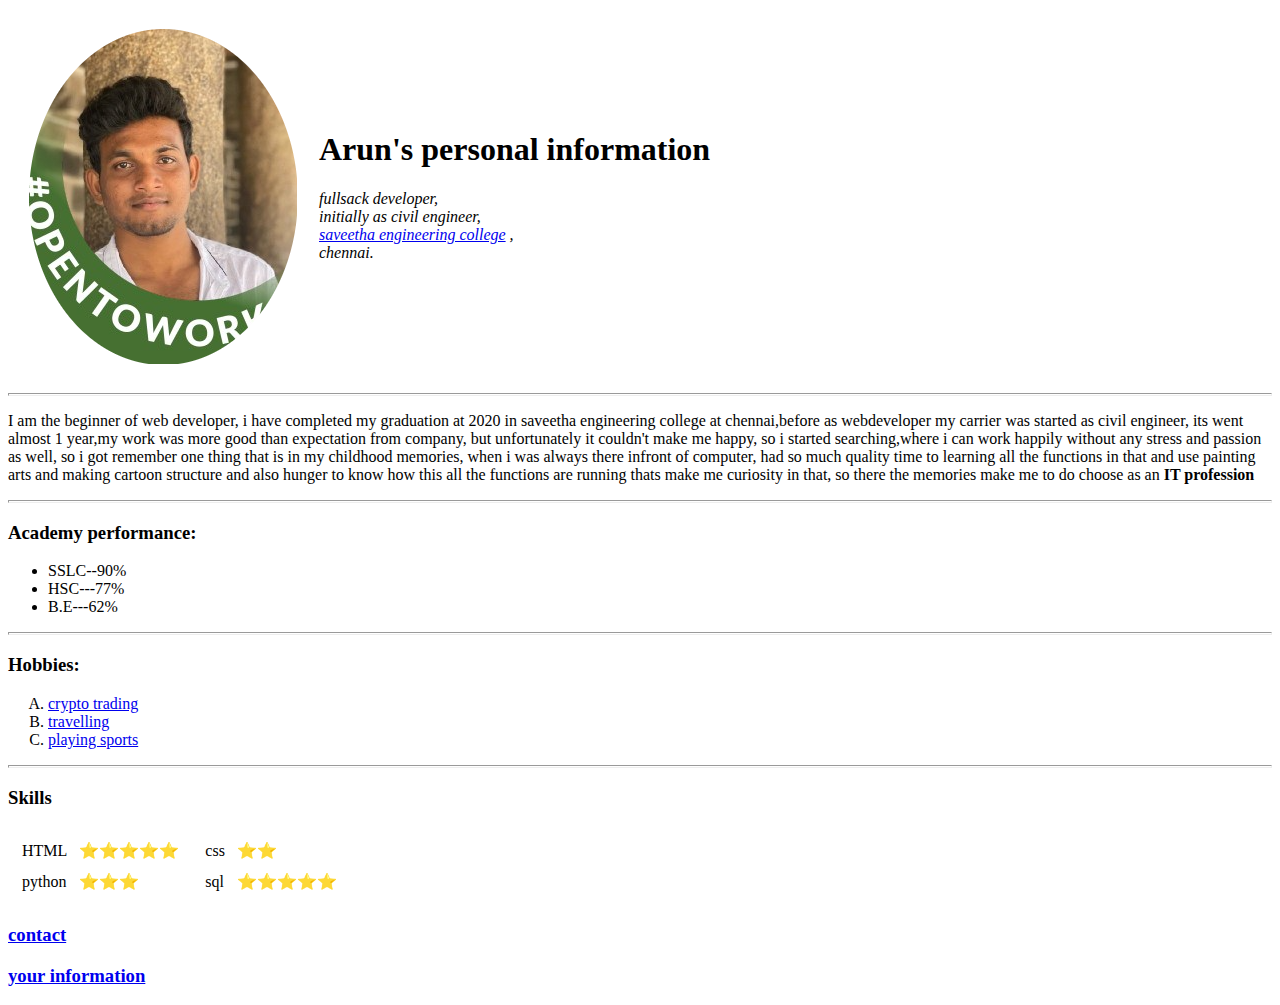
==== index.html @ a5918d6c "Update index.html" ====
<html lang="en">
    <head><meta charset="UTF-8">
        <title>ARUN's page</title>  
    </head>
  <link rel="stylesheet" href="C:\Users\WELCOME\Desktop\web development\css\style.css">
    
<body>
    <table cellspacing="20">
        <tr>
            <td> <img src="Arun.png" alt="error"> </td>
            <td>
                <h1> Arun's personal information</h1>
                <p> <em>fullsack developer,</em><br>
                    <i>initially as civil engineer,<br>
                        <a href="https://www.saveetha.ac.in/">saveetha engineering college</a> ,<br>
                        chennai.
                    </i> </p></td>
        </tr>
    </table>
    <hr size="3">
    <p >                  I am the beginner of web developer, i have completed my graduation at 2020 in saveetha engineering college at chennai,before as webdeveloper my carrier was started as civil engineer, its went almost 1 year,my work was more good than expectation from company, but unfortunately it couldn't make me happy, so i started searching,where i can work happily without any stress and passion as well, so i got remember one thing that is in my childhood memories, when i was always there infront of computer, had so much quality time to learning all the functions in that and use painting arts and making cartoon structure and also hunger to know how this all the functions are running thats make me curiosity in that, so there the memories make me to do choose as an <strong>  IT profession</strong> </strong></body>
</html>
<hr size="3">
<h3>Academy performance:</h3>
<ul>
    <li>SSLC--90%</li>
    <li>HSC---77%</li>
    <li>B.E---62%</li>
</ul>
<hr size="3">

<h3>Hobbies:</h3>
<ol type="A">
    <li><a href="https://www.binance.com/en-IN">crypto trading</a></li>
    <li><a href="https://rukminim1.flixcart.com/image/416/416/jf8khow0/poster/d/y/n/small-wanderlust-poster-travel-inspirational-quote-in-life-it-is-original-imaf3r9bf8gzfn9v.jpeg?q=70">travelling</a> </li>
    <li><a href="https://i0.wp.com/cricketaddictor.com/wp-content/uploads/2022/08/Virat-Kohli-00.jpg?resize=1024%2C577&ssl=1">playing sports</a> </li>
</ol>
<hr size="3">


<h3>Skills</h3>
<table>
    <tr>
        <td>
            <table cellspacing="10">
              <tr >
                <td>HTML</td>
                <td>⭐⭐⭐⭐⭐ </td>
              </tr>
              <tr>
                <td>python</td>
                <td>⭐⭐⭐</td>
              </tr>
            </table> 
        </td>
        <td>
            <table cellspacing="10">
              <tr >
                <td>css</td>
                <td>⭐⭐ </td>
              </tr>
              <tr>
                <td>sql</td>
                <td>⭐⭐⭐⭐⭐</td>
              </tr>
            </table> 
        </td>
    </tr>
</table>

<h3><a href="C:\Users\WELCOME\Desktop\web development\html-Arun webpage\contact.html">contact</a> </h3>
<h3> <a href="C:\Users\WELCOME\Desktop\web development\html-Arun webpage\form input.html">your information</a></h3>
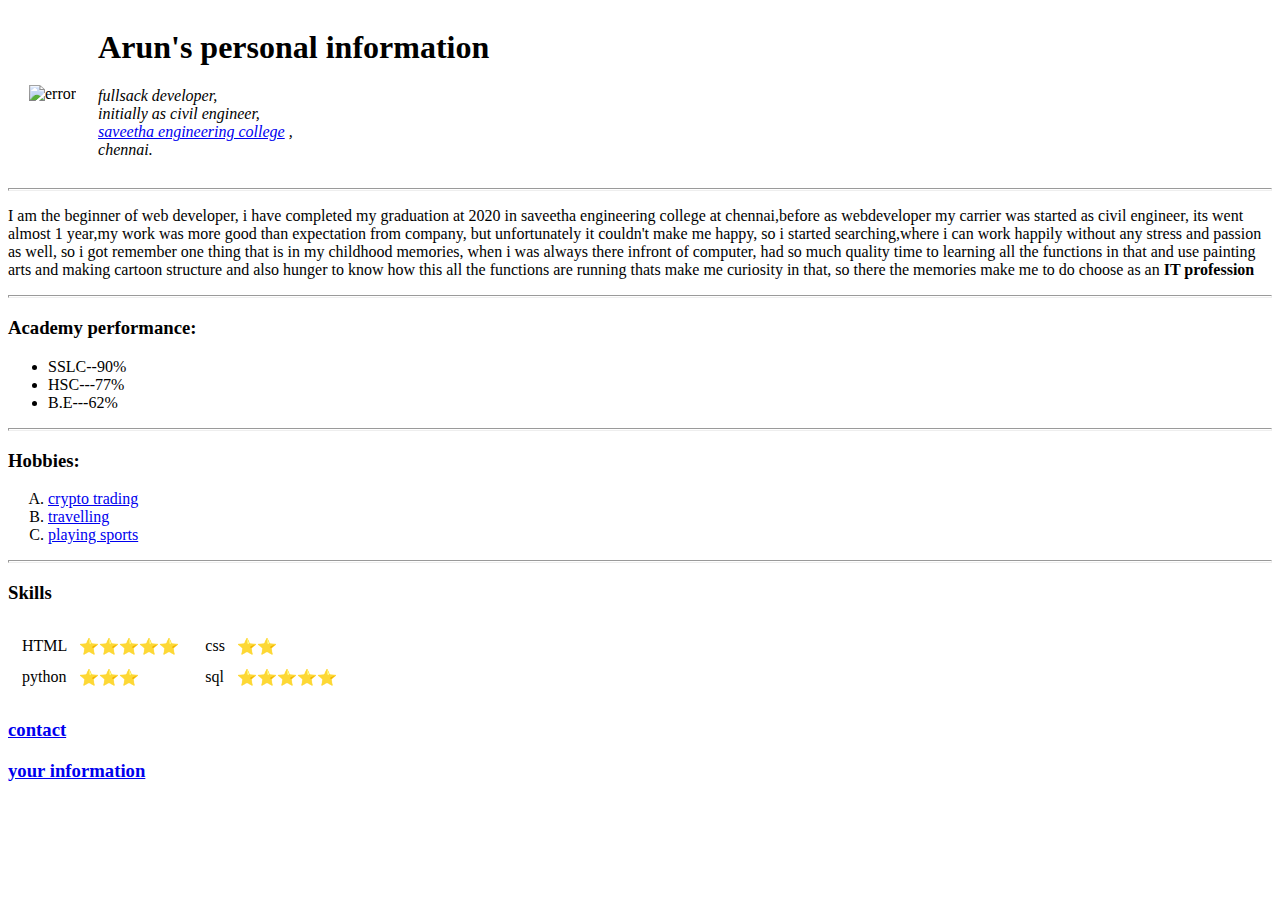
==== commit 93ae77fa: "Add files via upload" ====
--- a/index.html
+++ b/index.html
@@ -8,7 +8,7 @@
 <body>
     <table cellspacing="20">
         <tr>
-            <td> <img src="Arun.png" alt="error"> </td>
+            <td> <img src="C:\Users\WELCOME\Desktop\web development\image\Arun.png" alt="error"> </td>
             <td>
                 <h1> Arun's personal information</h1>
                 <p> <em>fullsack developer,</em><br>
@@ -70,4 +70,4 @@
 </table>
 
 <h3><a href="C:\Users\WELCOME\Desktop\web development\html-Arun webpage\contact.html">contact</a> </h3>
-<h3> <a href="C:\Users\WELCOME\Desktop\web development\html-Arun webpage\form input.html">your information</a></h3>
+<h3> <a href="C:\Users\WELCOME\Desktop\web development\html-Arun webpage\form input.html">your information</a></h3>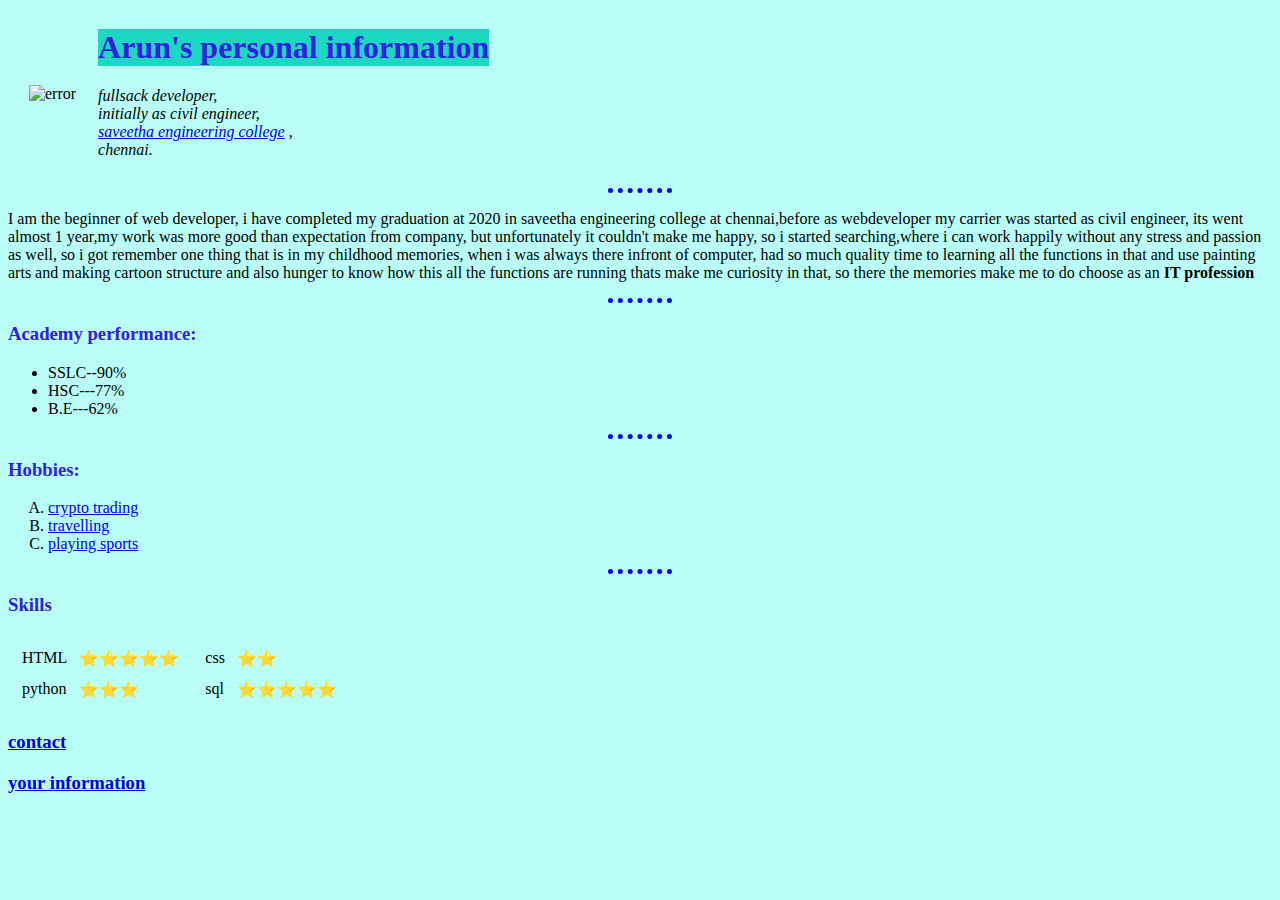
==== commit 3ab68577: "Update index.html" ====
--- a/index.html
+++ b/index.html
@@ -3,7 +3,7 @@
     <head><meta charset="UTF-8">
         <title>ARUN's page</title>  
     </head>
-  <link rel="stylesheet" href="C:\Users\WELCOME\Desktop\web development\css\style.css">
+  <link rel="stylesheet" href="style.css">
     
 <body>
     <table cellspacing="20">
@@ -70,4 +70,4 @@
 </table>
 
 <h3><a href="C:\Users\WELCOME\Desktop\web development\html-Arun webpage\contact.html">contact</a> </h3>
-<h3> <a href="C:\Users\WELCOME\Desktop\web development\html-Arun webpage\form input.html">your information</a></h3>+<h3> <a href="C:\Users\WELCOME\Desktop\web development\html-Arun webpage\form input.html">your information</a></h3>
--- a/style.css
+++ b/style.css
@@ -0,0 +1,13 @@
+body{background-color:#B9FFF8}
+            hr{
+               
+               border-style:none;
+               border-top-style:dotted;
+               border-width:5px;
+               border-color: blue;
+               width:5%;
+             }
+
+h1{color:#3120E0;}
+h1{background-color: rgb(28, 216, 194);}
+h3{color:#3120E0;}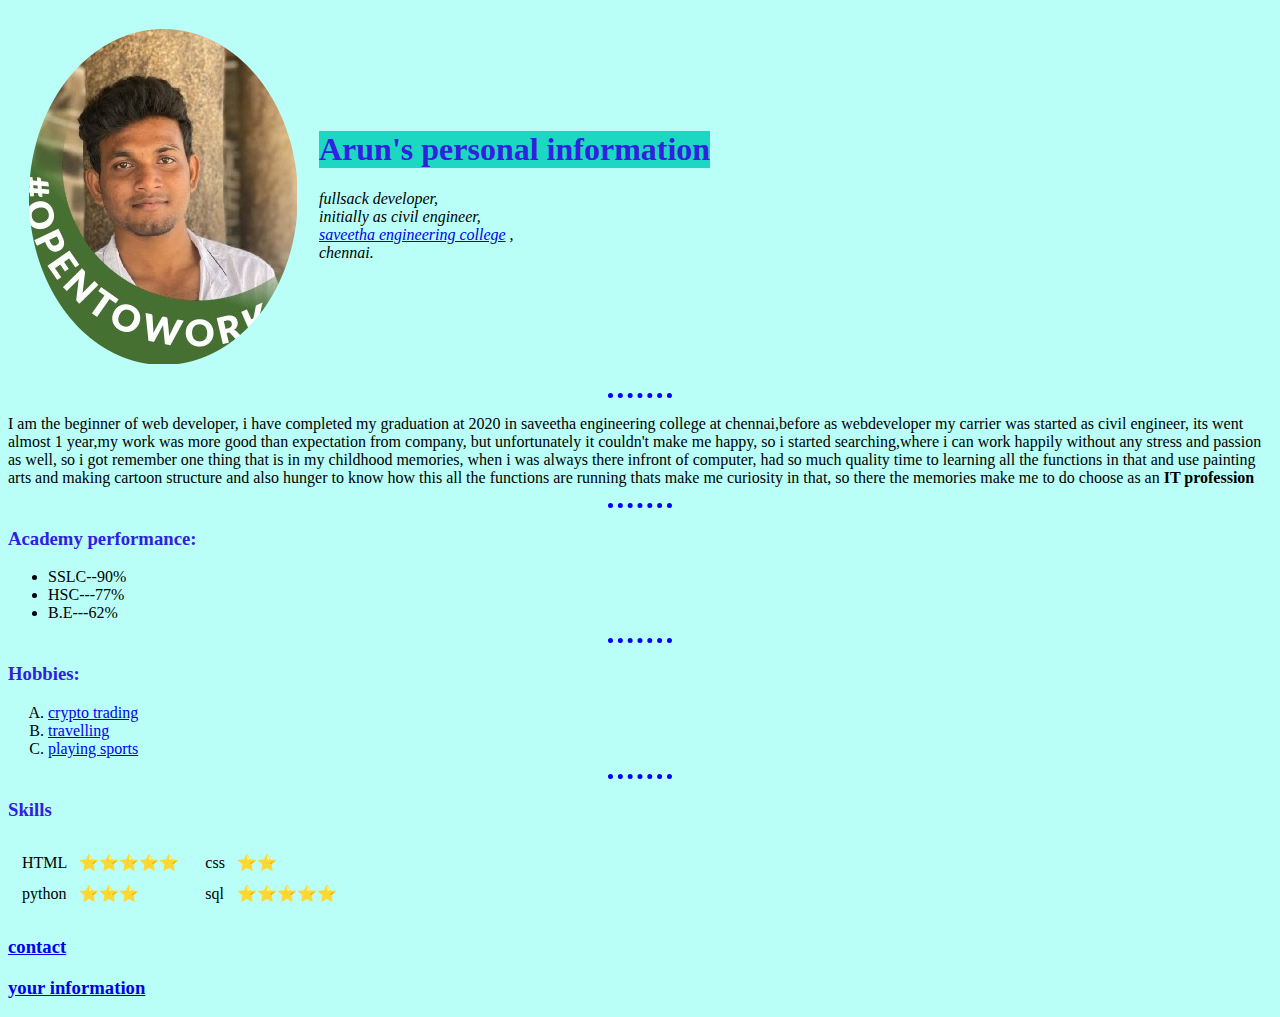
==== commit 447ec354: "Update index.html" ====
--- a/index.html
+++ b/index.html
@@ -8,7 +8,7 @@
 <body>
     <table cellspacing="20">
         <tr>
-            <td> <img src="C:\Users\WELCOME\Desktop\web development\image\Arun.png" alt="error"> </td>
+            <td> <img src="Arun.png" alt="error"> </td>
             <td>
                 <h1> Arun's personal information</h1>
                 <p> <em>fullsack developer,</em><br>
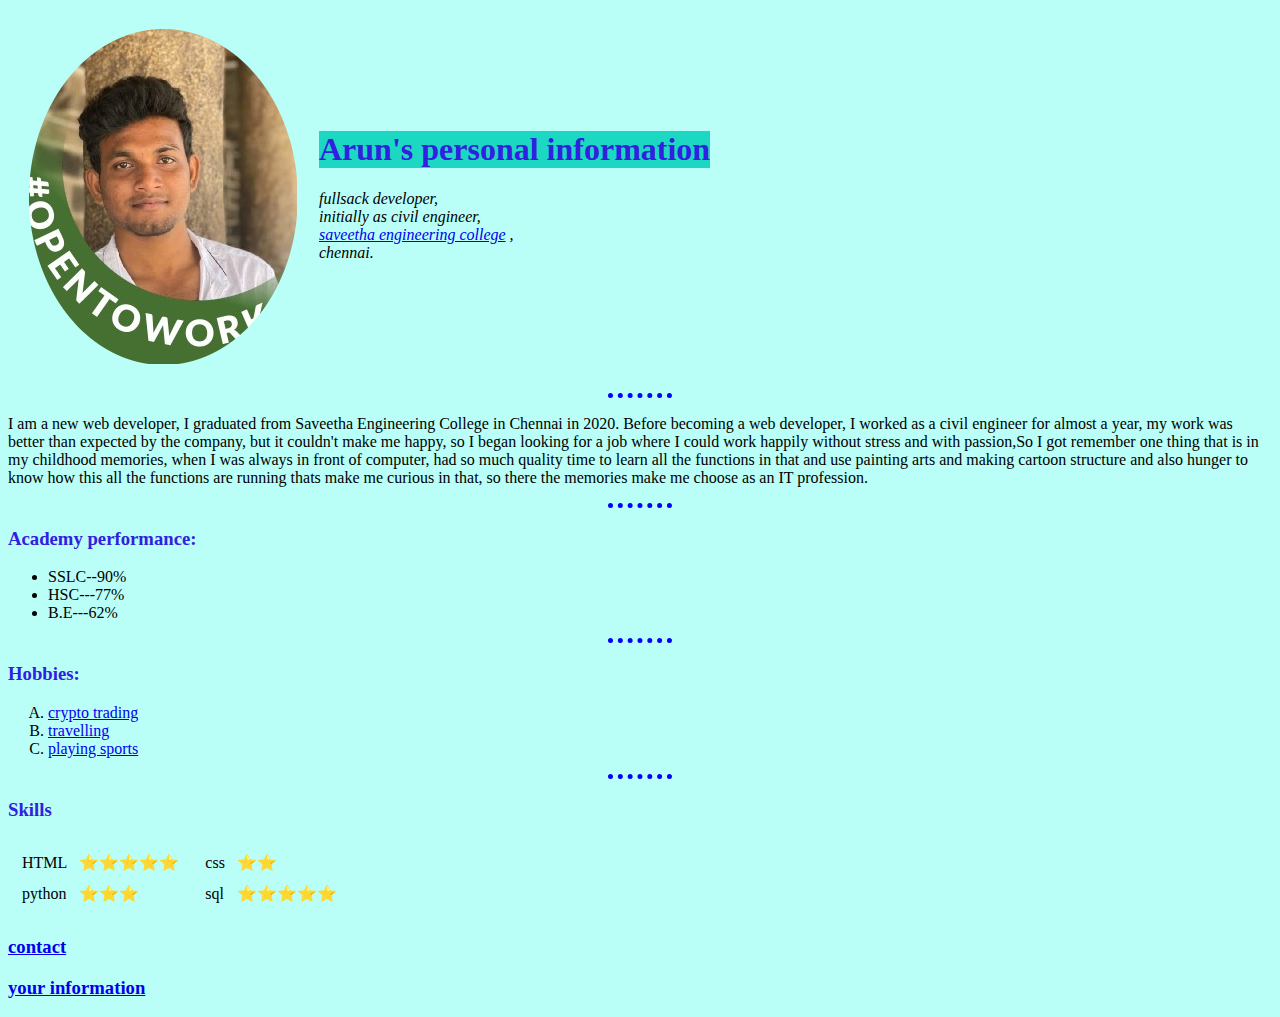
==== commit 48228169: "Update index.html" ====
--- a/index.html
+++ b/index.html
@@ -19,7 +19,7 @@
         </tr>
     </table>
     <hr size="3">
-    <p >                  I am the beginner of web developer, i have completed my graduation at 2020 in saveetha engineering college at chennai,before as webdeveloper my carrier was started as civil engineer, its went almost 1 year,my work was more good than expectation from company, but unfortunately it couldn't make me happy, so i started searching,where i can work happily without any stress and passion as well, so i got remember one thing that is in my childhood memories, when i was always there infront of computer, had so much quality time to learning all the functions in that and use painting arts and making cartoon structure and also hunger to know how this all the functions are running thats make me curiosity in that, so there the memories make me to do choose as an <strong>  IT profession</strong> </strong></body>
+    <p >                  I am a new web developer, I graduated from Saveetha Engineering College in Chennai in 2020. Before becoming a web developer, I worked as a civil engineer for almost a year, my work was better than expected by the company, but it couldn't make me happy, so I began looking for a job where I could work happily without stress and with passion,So I got remember one thing that is in my childhood memories, when I was always in front of computer, had so much quality time to learn all the functions in that and use painting arts and making cartoon structure and also hunger to know how this all the functions are running thats make me curious in that, so there the memories make me choose as an IT profession.</body>
 </html>
 <hr size="3">
 <h3>Academy performance:</h3>
@@ -69,5 +69,5 @@
     </tr>
 </table>
 
-<h3><a href="C:\Users\WELCOME\Desktop\web development\html-Arun webpage\contact.html">contact</a> </h3>
-<h3> <a href="C:\Users\WELCOME\Desktop\web development\html-Arun webpage\form input.html">your information</a></h3>
+<h3><a href="contact.html">contact</a> </h3>
+<h3> <a href="form input.html">your information</a></h3>
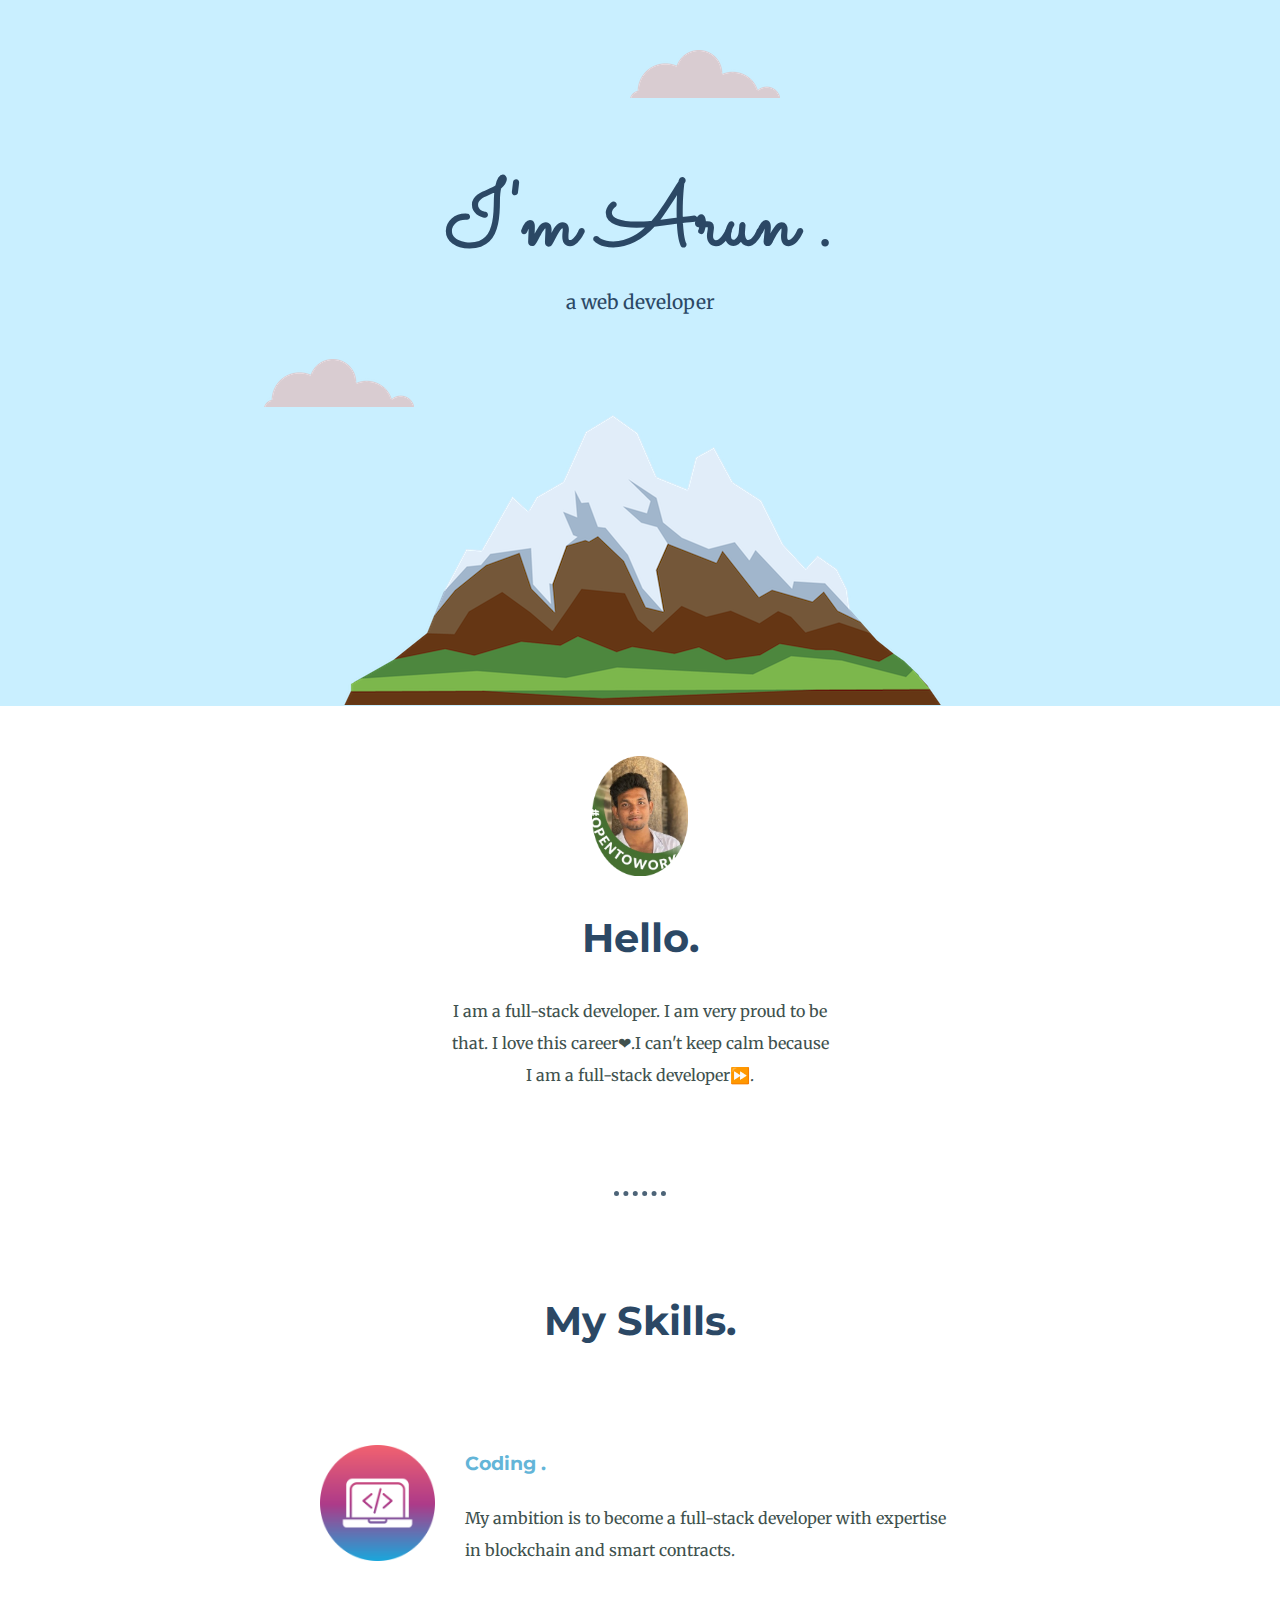
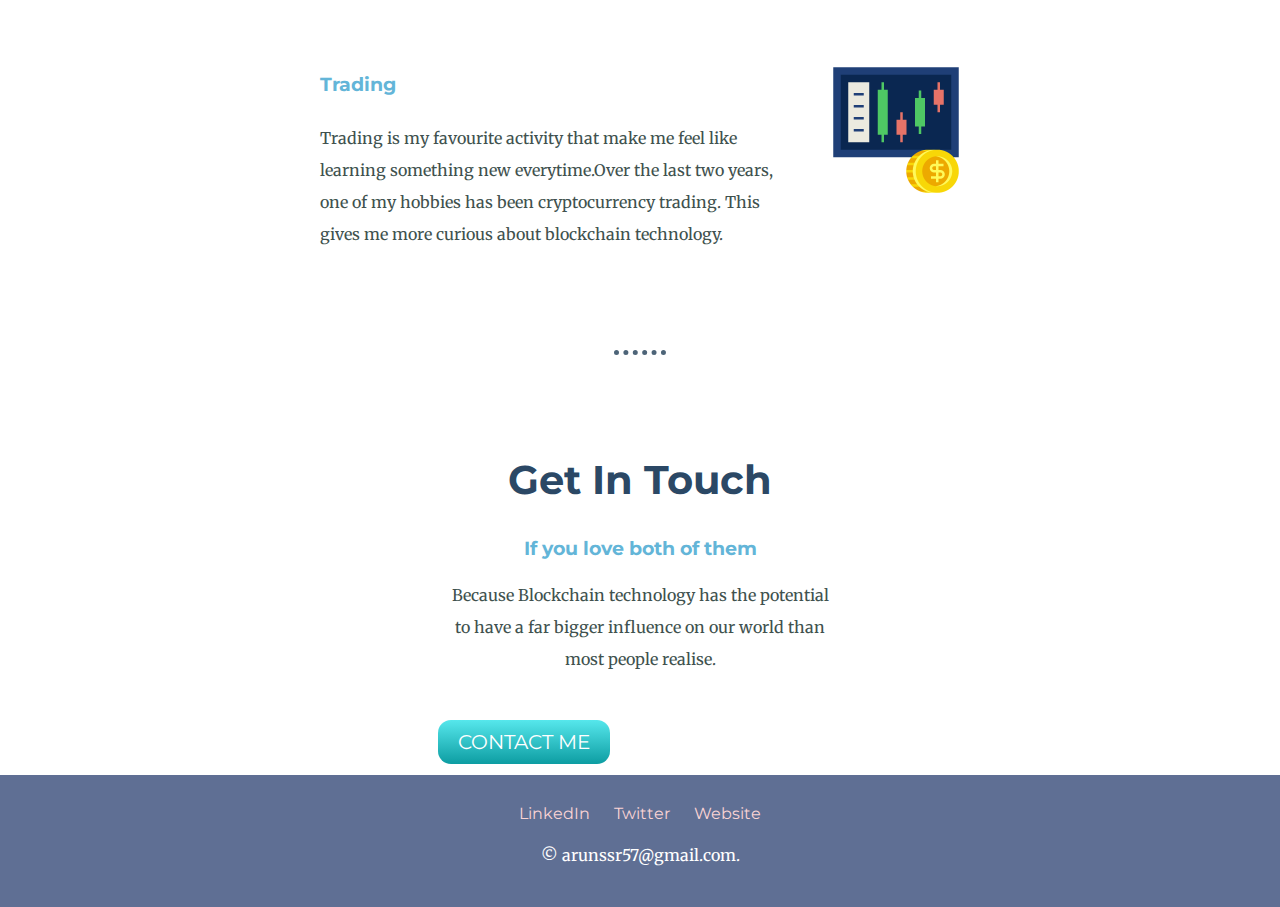
==== commit 5baabdfe: "Add files via upload" ====
--- a/index.html
+++ b/index.html
@@ -1,73 +1,68 @@
+<!DOCTYPE html>
+<html lang="en">
+<head>
+    <meta charset="UTF-8">
+    <title>Arun s</title>
+    <link rel="stylesheet" href="css\styles.css">
+    <link rel="preconnect" href="https://fonts.googleapis.com">
+    <link rel="preconnect" href="https://fonts.gstatic.com" crossorigin>
+    <link href="https://fonts.googleapis.com/css2?family=Merriweather:ital@1&family=Montserrat&family=Sacramento&display=swap" rel="stylesheet">
+<body>
 
-<html lang="en">
-    <head><meta charset="UTF-8">
-        <title>ARUN's page</title>  
-    </head>
-  <link rel="stylesheet" href="style.css">
-    
-<body>
-    <table cellspacing="20">
-        <tr>
-            <td> <img src="Arun.png" alt="error"> </td>
-            <td>
-                <h1> Arun's personal information</h1>
-                <p> <em>fullsack developer,</em><br>
-                    <i>initially as civil engineer,<br>
-                        <a href="https://www.saveetha.ac.in/">saveetha engineering college</a> ,<br>
-                        chennai.
-                    </i> </p></td>
-        </tr>
-    </table>
-    <hr size="3">
-    <p >                  I am a new web developer, I graduated from Saveetha Engineering College in Chennai in 2020. Before becoming a web developer, I worked as a civil engineer for almost a year, my work was better than expected by the company, but it couldn't make me happy, so I began looking for a job where I could work happily without stress and with passion,So I got remember one thing that is in my childhood memories, when I was always in front of computer, had so much quality time to learn all the functions in that and use painting arts and making cartoon structure and also hunger to know how this all the functions are running thats make me curious in that, so there the memories make me choose as an IT profession.</body>
-</html>
-<hr size="3">
-<h3>Academy performance:</h3>
-<ul>
-    <li>SSLC--90%</li>
-    <li>HSC---77%</li>
-    <li>B.E---62%</li>
-</ul>
-<hr size="3">
+        <div class="container-top">
+            <img class="cloud_top" src="image\cloud.png" alt="cloud" >
 
-<h3>Hobbies:</h3>
-<ol type="A">
-    <li><a href="https://www.binance.com/en-IN">crypto trading</a></li>
-    <li><a href="https://rukminim1.flixcart.com/image/416/416/jf8khow0/poster/d/y/n/small-wanderlust-poster-travel-inspirational-quote-in-life-it-is-original-imaf3r9bf8gzfn9v.jpeg?q=70">travelling</a> </li>
-    <li><a href="https://i0.wp.com/cricketaddictor.com/wp-content/uploads/2022/08/Virat-Kohli-00.jpg?resize=1024%2C577&ssl=1">playing sports</a> </li>
-</ol>
-<hr size="3">
+            <h1>I'm Arun .</h1>
+            <p class="role" style="font-size: larger;">a web developer</p>
+ 
+            <img class="bottom_cloud" src="image\cloud.png" alt="cloud" >
+            <img class="mount" src="image\mountain.png" alt="mountain img">
+        </div>    
 
+     
+        <div class="middle-container">
 
-<h3>Skills</h3>
-<table>
-    <tr>
-        <td>
-            <table cellspacing="10">
-              <tr >
-                <td>HTML</td>
-                <td>⭐⭐⭐⭐⭐ </td>
-              </tr>
-              <tr>
-                <td>python</td>
-                <td>⭐⭐⭐</td>
-              </tr>
-            </table> 
-        </td>
-        <td>
-            <table cellspacing="10">
-              <tr >
-                <td>css</td>
-                <td>⭐⭐ </td>
-              </tr>
-              <tr>
-                <td>sql</td>
-                <td>⭐⭐⭐⭐⭐</td>
-              </tr>
-            </table> 
-        </td>
-    </tr>
-</table>
+            <div class="profile">
+              <img class="arun_img" src="image\Arun.png" alt="arun" style="padding-top:50px;">
+              <h2>Hello.</h2>
+              <p>I am a full-stack developer. I am very proud to be that. I love this career❤.I can't keep calm because I am a full-stack developer⏩.</p>
+            </div>
+            <hr>
 
-<h3><a href="contact.html">contact</a> </h3>
-<h3> <a href="form input.html">your information</a></h3>
+            <div class="skills">
+
+              <h2>My Skills.</h2>
+              <div class="skill-row">
+                <img class="code_img" src="image\html.png" alt="code">
+                <h3>Coding .</h3>
+                <p>My ambition is to become a full-stack developer with expertise in blockchain and smart contracts.</p>
+              </div>
+
+              <div class="skill-row">
+                <img class="trade" src="image\trading.png" alt="trad">
+                <h3>Trading</h3>
+                <p>Trading is my favourite activity that make me feel like learning something new everytime.Over the last two years, one of my hobbies has been cryptocurrency trading. This gives me more curious about blockchain technology.</p>
+              </div>
+
+            </div>
+            <hr>
+
+            <div class="contact-me">
+              <h2>Get In Touch</h2>
+              <h3>If you love both of them</h3>
+              <p class="profile">Because Blockchain technology has the potential to have a far bigger influence on our world than most people realise.</p>
+              <a class="btn" href="mailto:name@email.com">CONTACT ME</a>  
+            </div>
+          </div>
+          
+          
+          <div class="bottom-container">
+            <a class="footer-link" href="https://www.linkedin.com/in/arun-kumar-5aa2a81bb/">LinkedIn</a>
+            <a class="footer-link" href="https://twitter.com/home/">Twitter</a>
+            <a class="footer-link" href="https://arunssr.github.io/my-resume/">Website</a>
+            <p class="last">© arunssr57@gmail.com.</p>
+          </div>   
+            
+          
+</body>
+</html>